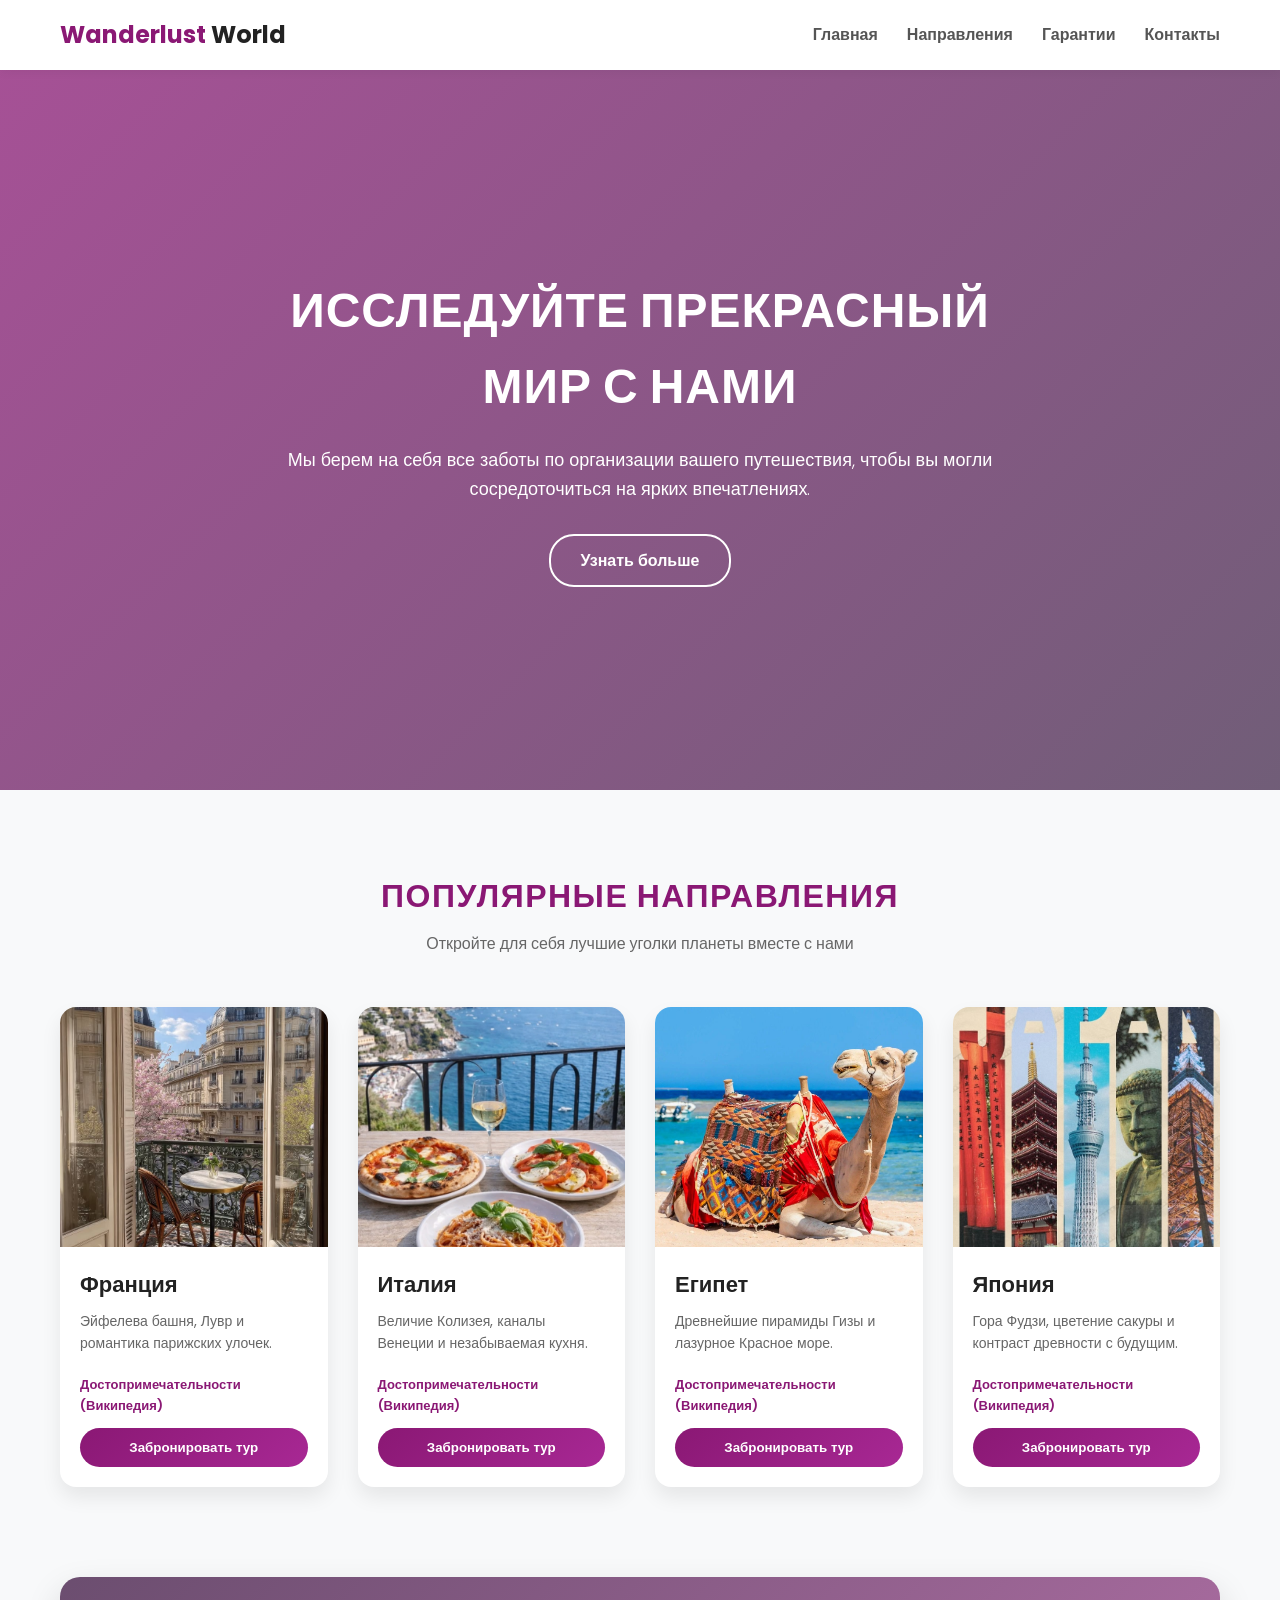
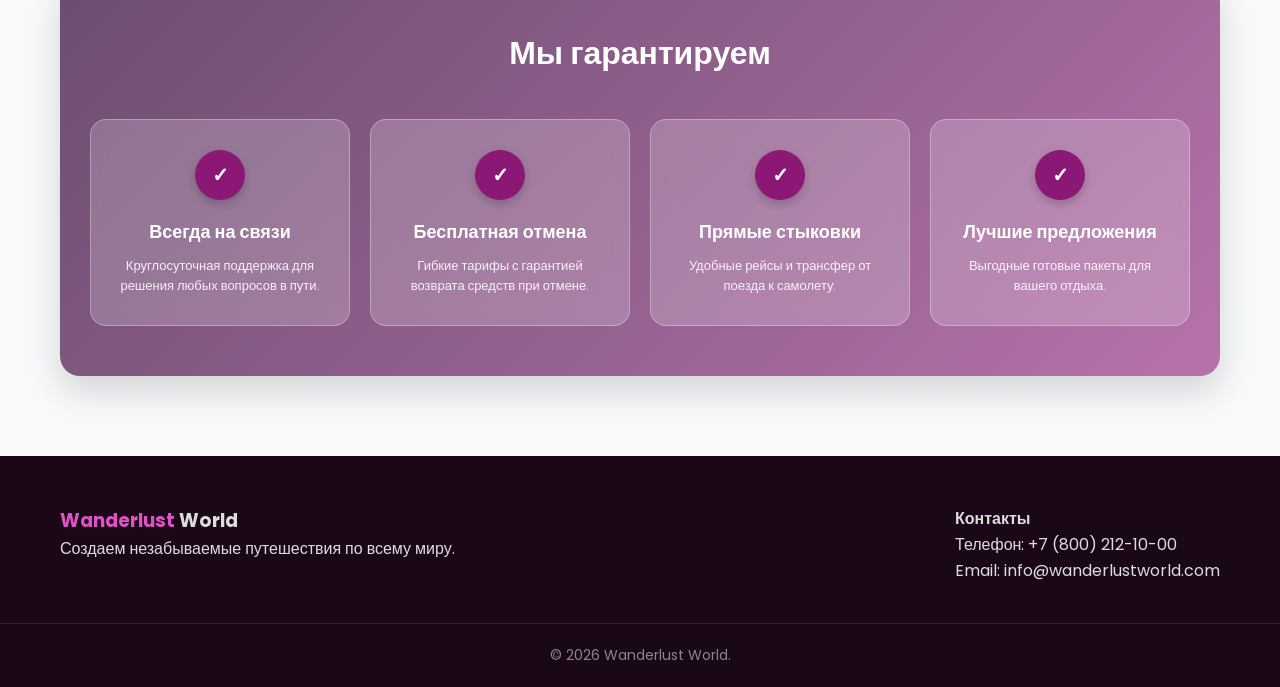
==== travel_website/index.html @ 005ebad1 "Веб-сайт тур агенства" ====
<!DOCTYPE html>
<html lang="ru">
<head>
  <meta charset="UTF-8">
  <meta name="viewport" content="width=device-width, initial-scale=1.0">
  <title>Wanderlust World — Туристическое агентство</title>
  <link rel="stylesheet" href="style.css">
  <link rel="preconnect" href="https://fonts.googleapis.com">
  <link rel="preconnect" href="https://fonts.gstatic.com" crossorigin>
  <link href="https://fonts.googleapis.com/css2?family=Poppins:wght@300;400;600;700&display=swap" rel="stylesheet">
</head>
<body>

  <!-- Шапка сайта -->
  <header class="navbar">
    <div class="container nav-container">
      <a href="#" class="logo"><span>Wanderlust</span> World</a>
      <nav class="nav-menu">
        <a href="#home">Главная</a>
        <a href="#destinations">Направления</a>
        <a href="#responsibilities">Гарантии</a>
        <a href="#contact">Контакты</a>
      </nav>
    </div>
  </header>

  <!-- Главный баннер -->
  <section class="hero" id="home">
    <div class="hero-overlay"></div>
    <div class="container hero-content">
      <h1>Исследуйте прекрасный мир с нами</h1>
      <p>Мы берем на себя все заботы по организации вашего путешествия, чтобы вы могли сосредоточиться на ярких впечатлениях.</p>
      <a href="#destinations" class="btn-outline">Узнать больше</a>
    </div>
  </section>

  <!-- Секция с популярными направлениями -->
  <section class="destinations" id="destinations">
    <div class="container">
      <div class="section-header">
        <h2>Популярные направления</h2>
        <p>Откройте для себя лучшие уголки планеты вместе с нами</p>
      </div>

      <div class="cards-grid">

        <!-- Карточка 1: Франция -->
        <div class="card">
          <div class="card-image-wrapper" onclick="openDetailsModal('france')">
            <img src="france1.jpg" alt="Франция">
            <div class="card-overlay">
              <span class="info-badge">Подробнее</span>
            </div>
          </div>
          <div class="card-body">
            <h3 class="country-title">Франция</h3>
            <p class="sight-info">Эйфелева башня, Лувр и романтика парижских улочек.</p>
            <div class="card-footer">
              <a href="https://ru.wikipedia.org/wiki/Достопримечательности_Парижа" target="_blank" class="sight-link">Достопримечательности (Википедия)</a>
              <button type="button" class="btn-book" onclick="openBookingModal('Франция')">Забронировать тур</button>
            </div>
          </div>
        </div>

        <!-- Карточка 2: Италия -->
        <div class="card">
          <div class="card-image-wrapper" onclick="openDetailsModal('italy')">
            <img src="italy1.jpg" alt="Италия">
            <div class="card-overlay">
              <span class="info-badge">Подробнее</span>
            </div>
          </div>
          <div class="card-body">
            <h3 class="country-title">Италия</h3>
            <p class="sight-info">Величие Колизея, каналы Венеции и незабываемая кухня.</p>
            <div class="card-footer">
              <a href="https://ru.wikipedia.org/wiki/Колизей" target="_blank" class="sight-link">Достопримечательности (Википедия)</a>
              <button type="button" class="btn-book" onclick="openBookingModal('Италия')">Забронировать тур</button>
            </div>
          </div>
        </div>

        <!-- Карточка 3: Египет -->
        <div class="card">
          <div class="card-image-wrapper" onclick="openDetailsModal('egypt')">
            <img src="egypt1.jpg" alt="Египет">
            <div class="card-overlay">
              <span class="info-badge">Подробнее</span>
            </div>
          </div>
          <div class="card-body">
            <h3 class="country-title">Египет</h3>
            <p class="sight-info">Древнейшие пирамиды Гизы и лазурное Красное море.</p>
            <div class="card-footer">
              <a href="https://ru.wikipedia.org/wiki/Египетские_пирамиды" target="_blank" class="sight-link">Достопримечательности (Википедия)</a>
              <button type="button" class="btn-book" onclick="openBookingModal('Египет')">Забронировать тур</button>
            </div>
          </div>
        </div>

        <!-- Карточка 4: Япония -->
        <div class="card">
          <div class="card-image-wrapper" onclick="openDetailsModal('japan')">
            <img src="japan1.jpg" alt="Япония">
            <div class="card-overlay">
              <span class="info-badge">Подробнее</span>
            </div>
          </div>
          <div class="card-body">
            <h3 class="country-title">Япония</h3>
            <p class="sight-info">Гора Фудзи, цветение сакуры и контраст древности с будущим.</p>
            <div class="card-footer">
              <a href="https://ru.wikipedia.org/wiki/Достопримечательности_Японии" target="_blank" class="sight-link">Достопримечательности (Википедия)</a>
              <button type="button" class="btn-book" onclick="openBookingModal('Япония')">Забронировать тур</button>
            </div>
          </div>
        </div>

      </div>
    </div>
  </section>

  <!-- Секция: Наши обязанности -->
  <section class="responsibilities" id="responsibilities">
    <div class="container">
      <div class="resp-banner">
        <div class="resp-overlay"></div>
        <div class="resp-content">
          <h2>Мы гарантируем</h2>
          <div class="resp-grid">
            <div class="resp-card">
              <div class="resp-icon">✓</div>
              <h3>Всегда на связи</h3>
              <p>Круглосуточная поддержка для решения любых вопросов в пути.</p>
            </div>
            <div class="resp-card">
              <div class="resp-icon">✓</div>
              <h3>Бесплатная отмена</h3>
              <p>Гибкие тарифы с гарантией возврата средств при отмене.</p>
            </div>
            <div class="resp-card">
              <div class="resp-icon">✓</div>
              <h3>Прямые стыковки</h3>
              <p>Удобные рейсы и трансфер от поезда к самолету.</p>
            </div>
            <div class="resp-card">
              <div class="resp-icon">✓</div>
              <h3>Лучшие предложения</h3>
              <p>Выгодные готовые пакеты для вашего отдыха.</p>
            </div>
          </div>
        </div>
      </div>
    </div>
  </section>

  <!-- Модальное окно с аккруатной сеткой из 3 картинок -->
  <div id="detailsModal" class="modal">
    <div class="modal-content modal-details">
      <span class="close-btn" onclick="closeModal('detailsModal')">&times;</span>
      <div class="modal-body-details">
        
        <!-- Равномерный коллаж из 3 элементов -->
        <div class="collage-container">
          <div class="collage-item">
            <img id="collageImg1" src="" alt="Фото 1">
          </div>
          <div class="collage-item">
            <img id="collageImg2" src="" alt="Фото 2">
          </div>
          <div class="collage-item">
            <img id="collageImg3" src="" alt="Фото 3">
          </div>
        </div>

        <div class="modal-info-text">
          <h2 id="modalCountryTitle"></h2>
          <p id="modalCountryDesc"></p>
          <h4>Главные достопримечательности:</h4>
          <ul id="modalSightsList"></ul>
          <button type="button" class="btn-book modal-book-btn" id="modalBookActionBtn">Забронировать этот тур</button>
        </div>
      </div>
    </div>
  </div>

  <!-- Модальное окно: Форма бронирования -->
  <div id="bookingModal" class="modal">
    <div class="modal-content modal-form">
      <span class="close-btn" onclick="closeModal('bookingModal')">&times;</span>
      <h2>Забронировать тур</h2>
      <p class="booking-subtitle">Выбранное направление: <strong id="bookingCountryName" class="highlight-text"></strong></p>
      
      <form onsubmit="handleBookingSubmit(event)">
        <div class="form-group">
          <label for="fullName">ФИО</label>
          <input type="text" id="fullName" placeholder="Иванов Иван Иванович" required>
        </div>

        <div class="form-group">
          <label for="travelDate">Желаемая дата поездки</label>
          <input type="date" id="travelDate" required>
        </div>

        <div class="form-group">
          <label for="phone">Номер телефона</label>
          <input type="tel" id="phone" placeholder="+7 (700) 000-00-00" required>
        </div>

        <button type="submit" class="btn-book">Подтвердить бронирование</button>
      </form>
    </div>
  </div>

  <!-- Подвал -->
  <footer class="footer" id="contact">
    <div class="container footer-content">
      <div class="footer-brand">
        <h3><span>Wanderlust</span> World</h3>
        <p>Создаем незабываемые путешествия по всему миру.</p>
      </div>
      <div class="footer-contacts">
        <h4>Контакты</h4>
        <p>Телефон: +7 (800) 212-10-00</p>
        <p>Email: info@wanderlustworld.com</p>
      </div>
    </div>
    <div class="footer-bottom">
      <p>&copy; 2026 Wanderlust World.</p>
    </div>
  </footer>

  <script src="script.js"></script>
</body>
</html>
---- travel_website/style.css ----
/* ==========================================================================
   1. ОБЩИЕ СБРОСЫ И БАЗОВЫЕ СТИЛИ
   ========================================================================== */
* {
  margin: 0;
  padding: 0;
  box-sizing: border-box;
}

body {
  font-family: 'Poppins', sans-serif;
  color: #333;
  background-color: #f8f9fa;
  line-height: 1.6;
}

.container {
  max-width: 1200px;
  margin: 0 auto;
  padding: 0 20px;
}

/* ==========================================================================
   2. ШАПКА САЙТА (NAVBAR)
   ========================================================================== */
.navbar {
  background-color: rgba(255, 255, 255, 0.95);
  backdrop-filter: blur(10px);
  position: fixed;
  top: 0;
  left: 0;
  width: 100%;
  z-index: 1000;
  box-shadow: 0 2px 10px rgba(0, 0, 0, 0.05);
}

.nav-container {
  display: flex;
  justify-content: space-between;
  align-items: center;
  height: 70px;
}

.logo {
  font-size: 24px;
  font-weight: 700;
  color: #222;
  text-decoration: none;
}

.logo span {
  color: #8a1874;
}

.nav-menu a {
  margin-left: 25px;
  text-decoration: none;
  color: #555;
  font-weight: 600;
  transition: color 0.3s ease;
}

.nav-menu a:hover {
  color: #8a1874;
}

/* ==========================================================================
   3. ГЛАВНЫЙ БАННЕР (HERO SECTION)
   ========================================================================== */
.hero {
  position: relative;
  height: 80vh;
  min-height: 500px;
  background: url('https://images.unsplash.com/photo-1507525428034-b723cf961d3e?auto=format&fit=crop&w=1600&q=80') center/cover no-repeat;
  display: flex;
  align-items: center;
  justify-content: center;
  text-align: center;
  margin-top: 70px;
}

.hero-overlay {
  position: absolute;
  top: 0;
  left: 0;
  width: 100%;
  height: 100%;
  background: linear-gradient(135deg, rgba(138, 24, 116, 0.75), rgba(40, 10, 50, 0.65));
}

.hero-content {
  position: relative;
  z-index: 1;
  color: #fff;
  max-width: 800px;
}

.hero-content h1 {
  font-size: 48px;
  font-weight: 700;
  margin-bottom: 20px;
  text-transform: uppercase;
  letter-spacing: 1px;
}

.hero-content p {
  font-size: 18px;
  margin-bottom: 30px;
  font-weight: 300;
}

.btn-outline {
  display: inline-block;
  padding: 12px 30px;
  border: 2px solid #fff;
  color: #fff;
  text-decoration: none;
  border-radius: 25px;
  font-weight: 600;
  transition: all 0.3s ease;
}

.btn-outline:hover {
  background-color: #fff;
  color: #8a1874;
}

/* ==========================================================================
   4. СЕКЦИЯ С КАРТОЧКАМИ НАПРАВЛЕНИЙ
   ========================================================================== */
.destinations {
  padding: 80px 0 50px;
}

.section-header {
  text-align: center;
  margin-bottom: 50px;
}

.section-header h2 {
  font-size: 32px;
  color: #8a1874;
  text-transform: uppercase;
  letter-spacing: 1.5px;
  margin-bottom: 10px;
}

.section-header p {
  color: #666;
  font-size: 16px;
}

.cards-grid {
  display: grid;
  grid-template-columns: repeat(auto-fit, minmax(260px, 1fr));
  gap: 30px;
}

.card {
  background: #fff;
  border-radius: 16px;
  overflow: hidden;
  box-shadow: 0 10px 20px rgba(0, 0, 0, 0.08);
  transition: transform 0.3s ease, box-shadow 0.3s ease;
  display: flex;
  flex-direction: column;
}

.card:hover {
  transform: translateY(-8px);
  box-shadow: 0 15px 30px rgba(138, 24, 116, 0.2);
}

.card-image-wrapper {
  position: relative;
  display: block;
  height: 240px;
  overflow: hidden;
  cursor: pointer;
}

.card-image-wrapper img {
  width: 100%;
  height: 100%;
  object-fit: cover;
  transition: transform 0.5s ease;
}

.card:hover .card-image-wrapper img {
  transform: scale(1.08);
}

.card-overlay {
  position: absolute;
  top: 0;
  left: 0;
  width: 100%;
  height: 100%;
  background: rgba(138, 24, 116, 0.35);
  opacity: 0;
  display: flex;
  align-items: center;
  justify-content: center;
  transition: opacity 0.3s ease;
}

.card-image-wrapper:hover .card-overlay {
  opacity: 1;
}

.info-badge {
  background: rgba(255, 255, 255, 0.95);
  color: #8a1874;
  padding: 8px 20px;
  border-radius: 20px;
  font-weight: 600;
  font-size: 14px;
  box-shadow: 0 4px 10px rgba(0, 0, 0, 0.15);
}

.card-body {
  padding: 20px;
  display: flex;
  flex-direction: column;
  flex-grow: 1;
}

.country-title {
  font-size: 22px;
  color: #222;
  margin-bottom: 8px;
}

.sight-info {
  font-size: 14px;
  color: #666;
  margin-bottom: 20px;
  flex-grow: 1;
}

.card-footer {
  display: flex;
  flex-direction: column;
  gap: 12px;
}

.sight-link {
  color: #8a1874;
  text-decoration: none;
  font-size: 13px;
  font-weight: 600;
  transition: opacity 0.2s;
}

.sight-link:hover {
  text-decoration: underline;
  opacity: 0.8;
}

.btn-book {
  background: linear-gradient(135deg, #8a1874, #a82894);
  color: #fff;
  border: none;
  padding: 12px;
  border-radius: 25px;
  font-weight: 600;
  cursor: pointer;
  width: 100%;
  transition: opacity 0.3s ease, transform 0.2s ease;
}

.btn-book:hover {
  opacity: 0.9;
  transform: scale(1.02);
}

/* ==========================================================================
   5. СЕКЦИЯ: НАШИ ОБЯЗАТЕЛЬСТВА
   ========================================================================== */
.responsibilities {
  padding: 40px 0 80px;
}

.resp-banner {
  position: relative;
  border-radius: 20px;
  overflow: hidden;
  background: url('https://images.unsplash.com/photo-1506744038136-46273834b3fb?auto=format&fit=crop&w=1400&q=80') center/cover no-repeat;
  padding: 50px 30px;
  box-shadow: 0 15px 35px rgba(0,0,0,0.15);
}

.resp-overlay {
  position: absolute;
  top: 0;
  left: 0;
  width: 100%;
  height: 100%;
  background: linear-gradient(135deg, rgba(60, 20, 65, 0.75), rgba(138, 24, 116, 0.6));
}

.resp-content {
  position: relative;
  z-index: 1;
  text-align: center;
}

.resp-content h2 {
  color: #fff;
  font-size: 32px;
  font-weight: 700;
  margin-bottom: 40px;
}

.resp-grid {
  display: grid;
  grid-template-columns: repeat(auto-fit, minmax(220px, 1fr));
  gap: 20px;
}

.resp-card {
  background: rgba(255, 255, 255, 0.2);
  backdrop-filter: blur(12px);
  -webkit-backdrop-filter: blur(12px);
  border: 1px solid rgba(255, 255, 255, 0.3);
  border-radius: 16px;
  padding: 30px 20px;
  color: #fff;
  display: flex;
  flex-direction: column;
  align-items: center;
  transition: transform 0.3s ease;
}

.resp-card:hover {
  transform: translateY(-5px);
  background: rgba(255, 255, 255, 0.28);
}

.resp-icon {
  width: 50px;
  height: 50px;
  background-color: #8a1874;
  color: #fff;
  border-radius: 50%;
  display: flex;
  align-items: center;
  justify-content: center;
  font-size: 20px;
  font-weight: bold;
  margin-bottom: 18px;
  box-shadow: 0 4px 10px rgba(0,0,0,0.2);
}

.resp-card h3 {
  font-size: 18px;
  font-weight: 600;
  margin-bottom: 10px;
}

.resp-card p {
  font-size: 13px;
  opacity: 0.9;
  line-height: 1.5;
}

/* ==========================================================================
   6. МОДАЛЬНЫЕ ОКНА И АДЕКВАТНОЕ РАСПОЛОЖЕНИЕ КАРТИНОК В КОЛЛАЖЕ
   ========================================================================== */
.modal {
  display: none;
  position: fixed;
  top: 0;
  left: 0;
  width: 100%;
  height: 100%;
  background-color: rgba(20, 5, 20, 0.75);
  backdrop-filter: blur(5px);
  z-index: 2000;
  align-items: center;
  justify-content: center;
  padding: 20px;
}

.modal.active {
  display: flex !important;
}

.modal-content {
  background: #fff;
  border-radius: 20px;
  position: relative;
  width: 100%;
  max-width: 720px;
  box-shadow: 0 20px 40px rgba(0, 0, 0, 0.25);
  animation: modalFadeIn 0.3s ease;
  overflow: hidden;
  max-height: 90vh;
  overflow-y: auto;
}

@keyframes modalFadeIn {
  from {
    opacity: 0;
    transform: translateY(-20px);
  }
  to {
    opacity: 1;
    transform: translateY(0);
  }
}

/* Аккуратная сетка для 3 картинок вверху модального окна */
.collage-container {
  display: grid;
  grid-template-columns: repeat(3, 1fr);
  gap: 12px;
  padding: 20px 20px 0 20px;
}

.collage-item {
  height: 180px;
  border-radius: 12px;
  overflow: hidden;
  background-color: #f0f0f0;
  box-shadow: 0 4px 10px rgba(0, 0, 0, 0.08);
}

.collage-item img {
  width: 100%;
  height: 100%;
  object-fit: cover;
  transition: transform 0.4s ease;
}

.collage-item img:hover {
  transform: scale(1.08);
}

.close-btn {
  position: absolute;
  top: 15px;
  right: 15px;
  font-size: 24px;
  font-weight: bold;
  color: #8a1874;
  cursor: pointer;
  z-index: 10;
  transition: all 0.2s;
  background: rgba(255, 255, 255, 0.9);
  width: 36px;
  height: 36px;
  border-radius: 50%;
  display: flex;
  align-items: center;
  justify-content: center;
  box-shadow: 0 2px 10px rgba(0, 0, 0, 0.15);
}

.close-btn:hover {
  color: #fff;
  background: #8a1874;
}

.modal-body-details {
  display: flex;
  flex-direction: column;
}

.modal-info-text {
  padding: 25px;
}

.modal-info-text h2 {
  color: #8a1874;
  font-size: 28px;
  margin-bottom: 10px;
}

.modal-info-text p {
  color: #555;
  margin-bottom: 15px;
  font-size: 15px;
}

.modal-info-text h4 {
  color: #222;
  margin-bottom: 8px;
}

.modal-info-text ul {
  margin-left: 20px;
  margin-bottom: 20px;
  color: #666;
  font-size: 14px;
}

.modal-book-btn {
  margin-top: 10px;
}

/* Форма бронирования */
.modal-form {
  padding: 35px 30px;
  max-width: 480px;
}

.modal-form h2 {
  color: #8a1874;
  font-size: 26px;
  margin-bottom: 5px;
  text-align: center;
}

.booking-subtitle {
  text-align: center;
  color: #666;
  font-size: 14px;
  margin-bottom: 25px;
}

.highlight-text {
  color: #8a1874;
}

.form-group {
  margin-bottom: 18px;
}

.form-group label {
  display: block;
  font-size: 14px;
  font-weight: 600;
  color: #444;
  margin-bottom: 6px;
}

.form-group input {
  width: 100%;
  padding: 12px 15px;
  border: 1px solid #ddd;
  border-radius: 10px;
  font-family: inherit;
  font-size: 14px;
  outline: none;
  transition: border-color 0.3s, box-shadow 0.3s;
}

.form-group input:focus {
  border-color: #8a1874;
  box-shadow: 0 0 5px rgba(138, 24, 116, 0.2);
}

/* Адаптивность для мобильных */
@media (max-width: 600px) {
  .collage-container {
    grid-template-columns: 1fr;
  }
  .collage-item {
    height: 150px;
  }
}

/* ==========================================================================
   7. ПОДВАЛ (FOOTER)
   ========================================================================== */
.footer {
  background: #1a0818;
  color: #ddd;
  padding: 50px 0 20px;
}

.footer-content {
  display: flex;
  justify-content: space-between;
  flex-wrap: wrap;
  gap: 30px;
  margin-bottom: 40px;
}

.footer-brand h3 span {
  color: #e052c3;
}

.footer-bottom {
  text-align: center;
  padding-top: 20px;
  border-top: 1px solid rgba(255, 255, 255, 0.1);
  font-size: 14px;
  color: #888;
}
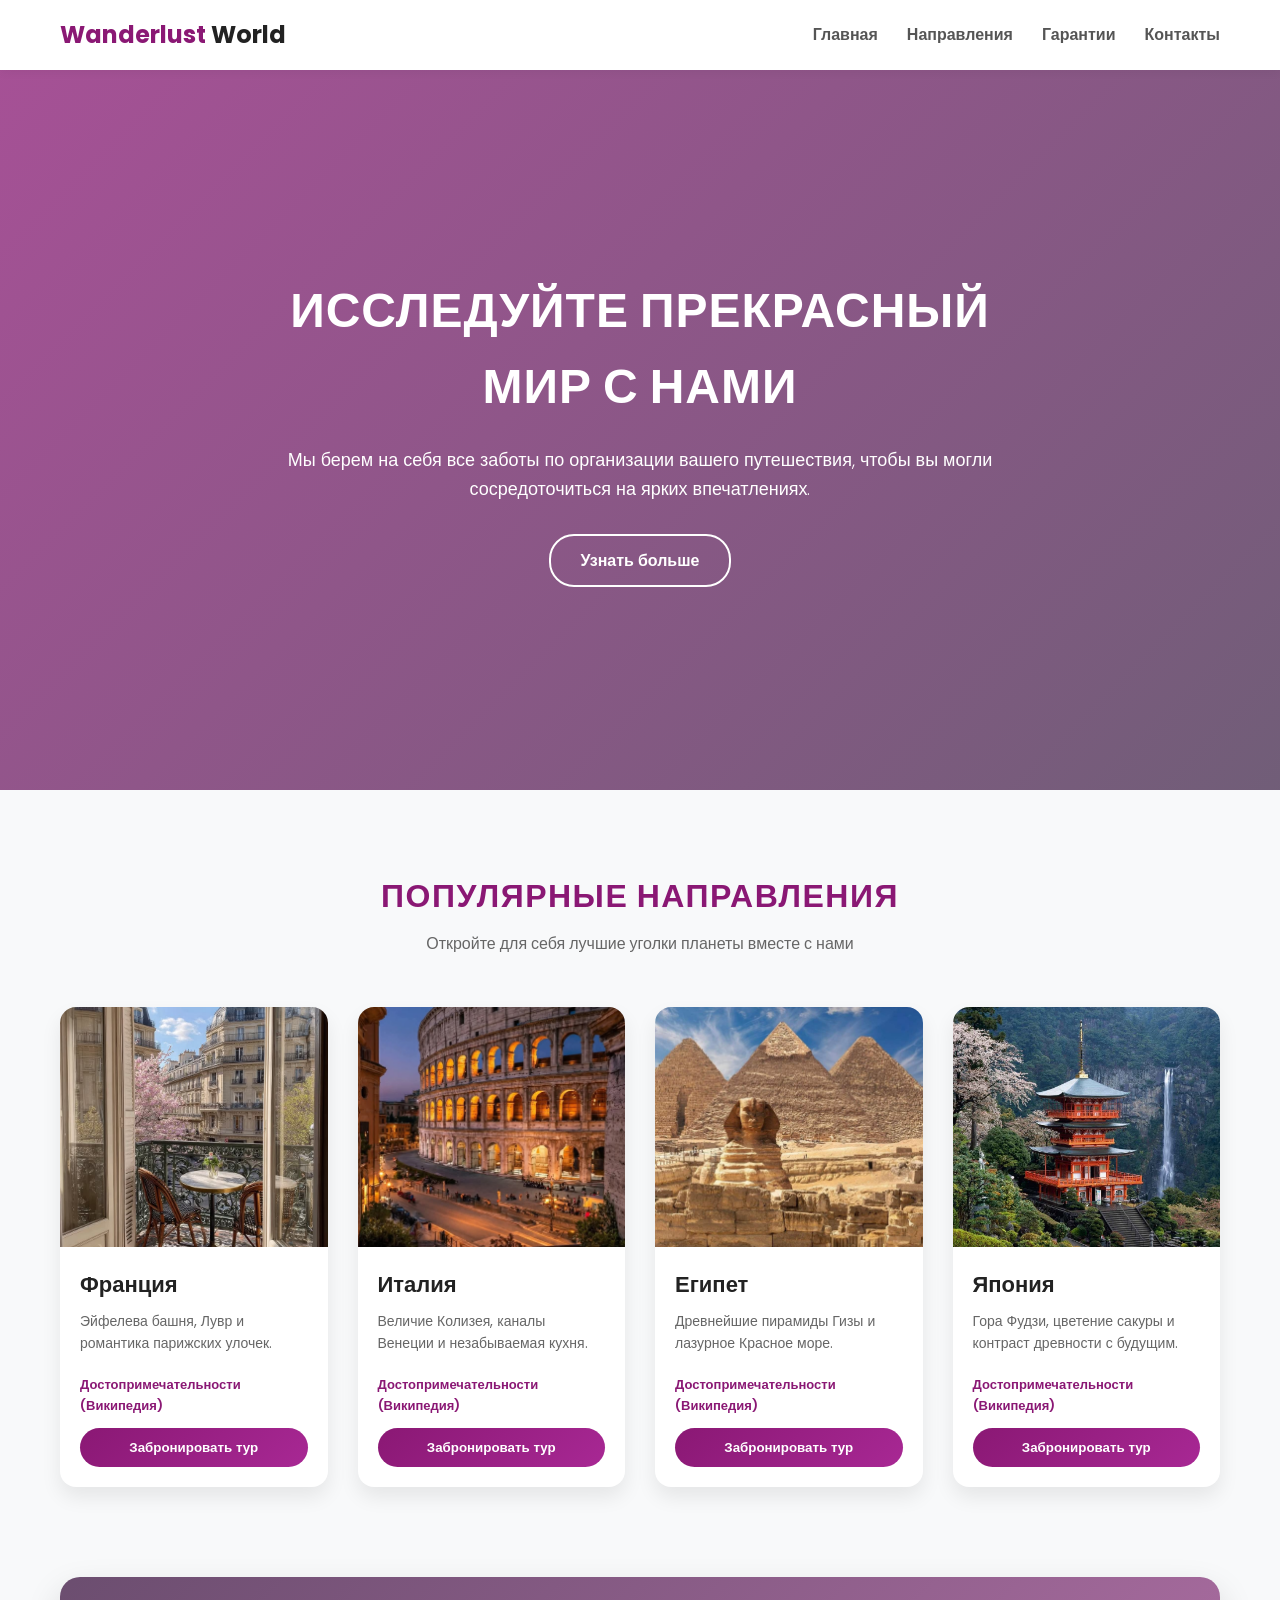
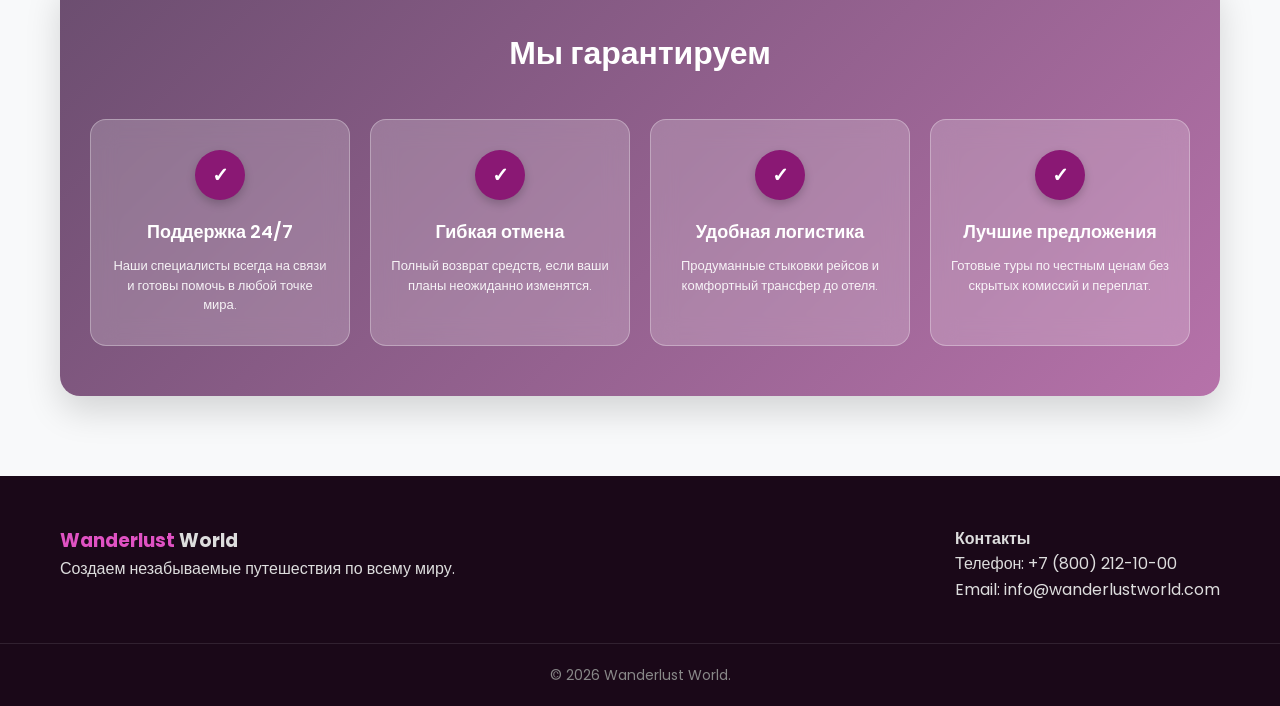
==== commit 9cc5a679: "Отредактирован веб-сайт тур агенства" ====
--- a/travel_website/index.html
+++ b/travel_website/index.html
@@ -65,7 +65,7 @@
         <!-- Карточка 2: Италия -->
         <div class="card">
           <div class="card-image-wrapper" onclick="openDetailsModal('italy')">
-            <img src="italy1.jpg" alt="Италия">
+            <img src="italy3.jpg" alt="Италия">
             <div class="card-overlay">
               <span class="info-badge">Подробнее</span>
             </div>
@@ -83,7 +83,7 @@
         <!-- Карточка 3: Египет -->
         <div class="card">
           <div class="card-image-wrapper" onclick="openDetailsModal('egypt')">
-            <img src="egypt1.jpg" alt="Египет">
+            <img src="egypt3.jpg" alt="Египет">
             <div class="card-overlay">
               <span class="info-badge">Подробнее</span>
             </div>
@@ -101,7 +101,7 @@
         <!-- Карточка 4: Япония -->
         <div class="card">
           <div class="card-image-wrapper" onclick="openDetailsModal('japan')">
-            <img src="japan1.jpg" alt="Япония">
+            <img src="japan2.jpg" alt="Япония">
             <div class="card-overlay">
               <span class="info-badge">Подробнее</span>
             </div>
@@ -130,23 +130,23 @@
           <div class="resp-grid">
             <div class="resp-card">
               <div class="resp-icon">✓</div>
-              <h3>Всегда на связи</h3>
-              <p>Круглосуточная поддержка для решения любых вопросов в пути.</p>
-            </div>
-            <div class="resp-card">
-              <div class="resp-icon">✓</div>
-              <h3>Бесплатная отмена</h3>
-              <p>Гибкие тарифы с гарантией возврата средств при отмене.</p>
-            </div>
-            <div class="resp-card">
-              <div class="resp-icon">✓</div>
-              <h3>Прямые стыковки</h3>
-              <p>Удобные рейсы и трансфер от поезда к самолету.</p>
+              <h3>Поддержка 24/7</h3>
+              <p>Наши специалисты всегда на связи и готовы помочь в любой точке мира.</p>
+            </div>
+            <div class="resp-card">
+              <div class="resp-icon">✓</div>
+              <h3>Гибкая отмена</h3>
+              <p>Полный возврат средств, если ваши планы неожиданно изменятся.</p>
+            </div>
+            <div class="resp-card">
+              <div class="resp-icon">✓</div>
+              <h3>Удобная логистика</h3>
+              <p>Продуманные стыковки рейсов и комфортный трансфер до отеля.</p>
             </div>
             <div class="resp-card">
               <div class="resp-icon">✓</div>
               <h3>Лучшие предложения</h3>
-              <p>Выгодные готовые пакеты для вашего отдыха.</p>
+              <p>Готовые туры по честным ценам без скрытых комиссий и переплат.</p>
             </div>
           </div>
         </div>
